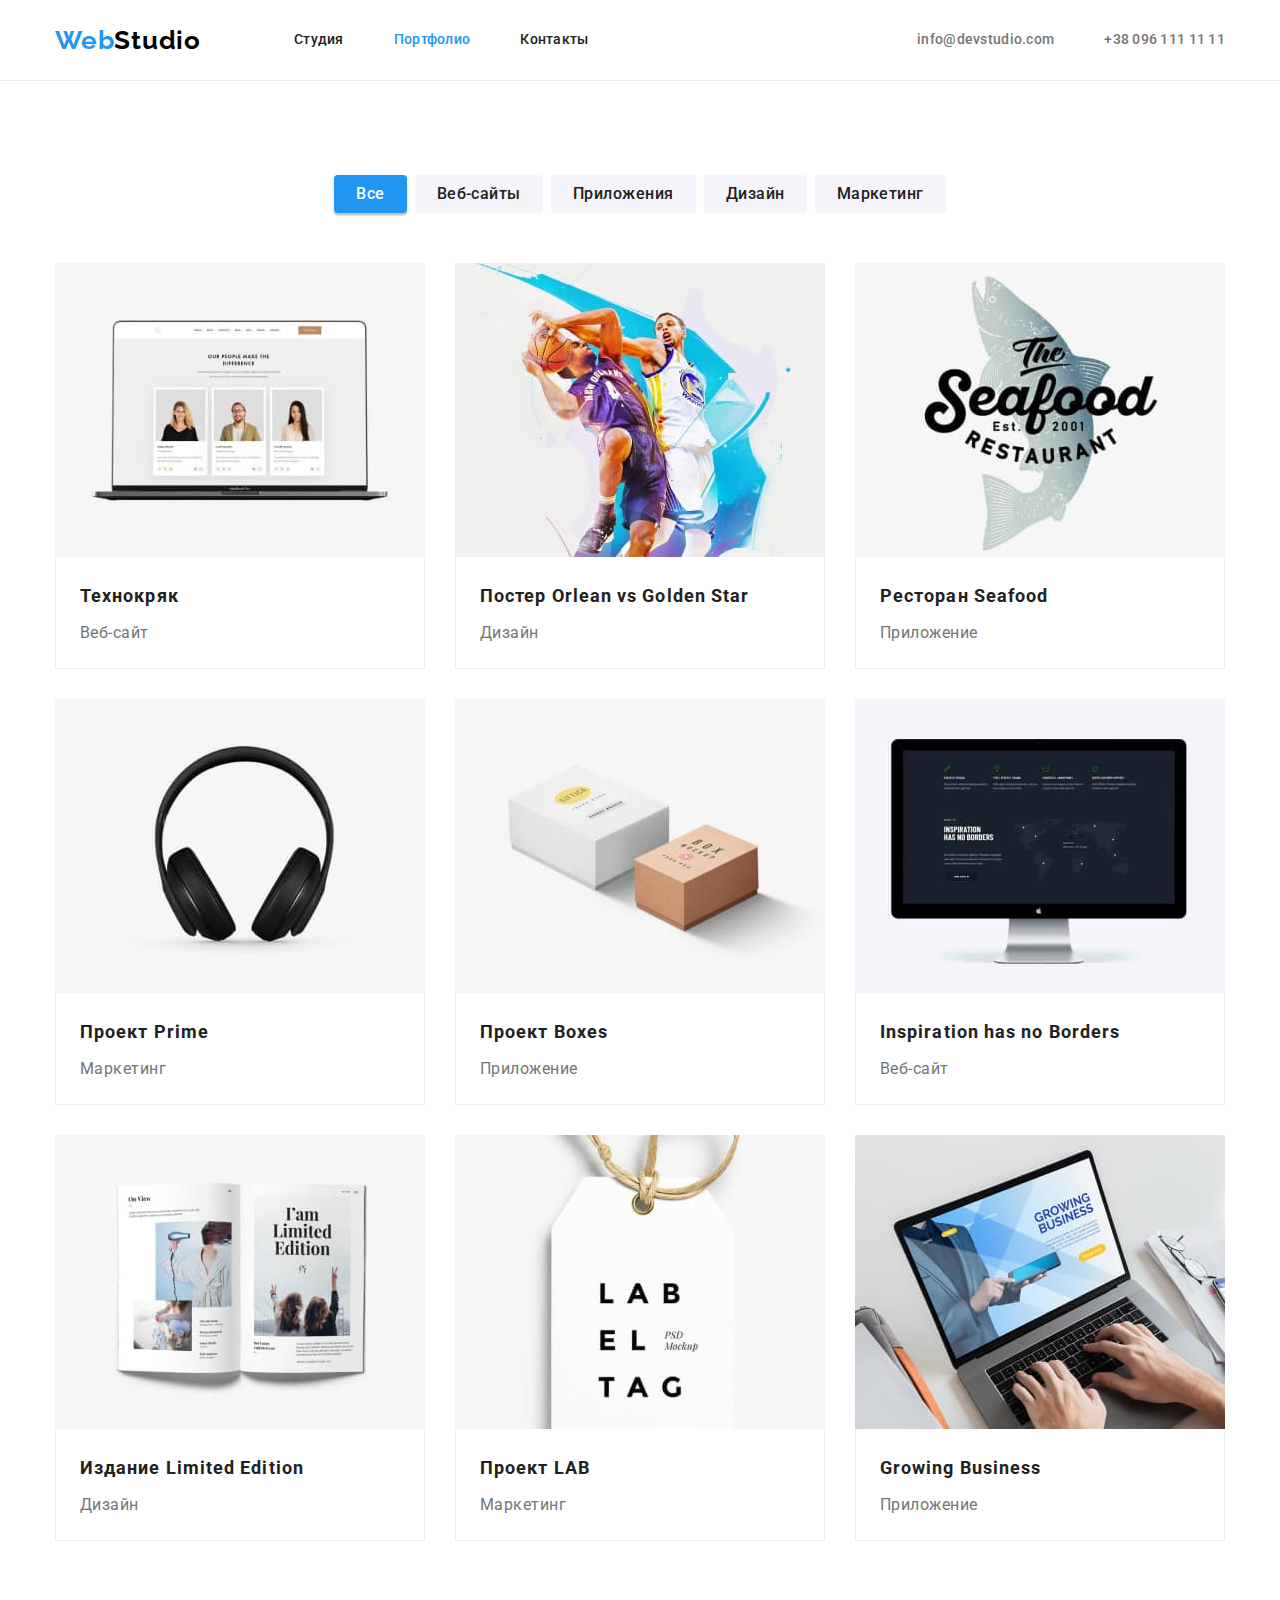
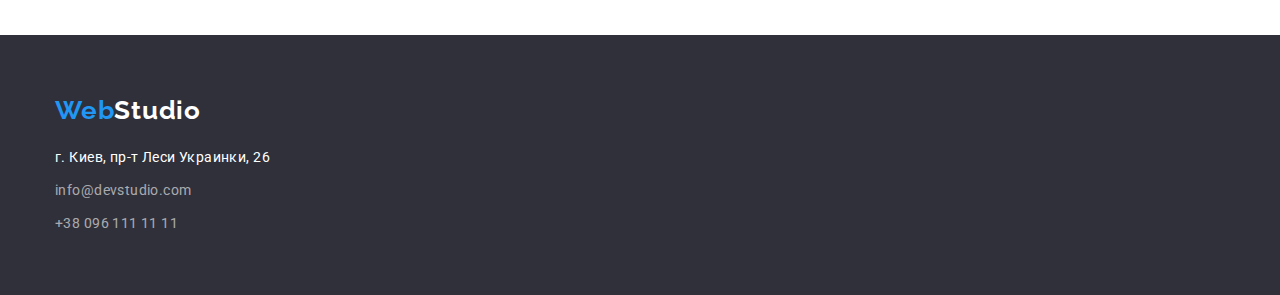
==== portfolio.html @ 020f111e "Добавляет файлы из ДЗ 3" ====
<!DOCTYPE html>
<html lang="ru">
  <head>
    <meta charset="UTF-8" />
    <meta http-equiv="X-UA-Compatible" content="IE=edge" />
    <meta name="viewport" content="width=device-width, initial-scale=1.0" />

    <title>Портфолио</title>
    <link
      href="https://fonts.googleapis.com/css2?family=Raleway:wght@700&family=Roboto:wght@400;500;700;900&display=swap"
      rel="stylesheet"
    />
    <link rel="stylesheet" href="./css/modern-normalize.css" />
    <link rel="stylesheet" href="./css/styles.css" />
  </head>
  <body>
    <header class="header">
      <!-- Навигация -->
      <div class="container nav">
        <nav class="nav">
          <!-- лого -->
          <a class="link logo" href="./index.html" lang="en">
            Web<span class="logo-nav">Studio</span>
          </a>

          <!-- ссылки -->
          <ul class="lists menu">
            <li class="menu-item">
              <a class="link nav-link" href="./index.html">Студия</a>
            </li>
            <li class="menu-item">
              <a class="link nav-link current" href="./portfolio.html"
                >Портфолио</a
              >
            </li>
            <li class="menu-item">
              <a class="link nav-link" href="">Контакты</a>
            </li>
          </ul>
        </nav>

        <!-- Почта и телефон -->
        <ul class="lists menu contacts">
          <li class="menu-item">
            <a
              class="link nav-link nav-contacts"
              href="mailto:info@devstudio.com"
              >info@devstudio.com</a
            >
          </li>
          <li class="menu-item">
            <a class="link nav-link nav-contacts" href="tel:+380961111111"
              >+38 096 111 11 11</a
            >
          </li>
        </ul>
      </div>
    </header>
    <main>
      <h1 class="hero-title headen">Наше портфолио</h1>
      <!-- Фильтр -->
      <section class="section">
        <div class="container">
          <ul class="lists filter">
            <li class="item">
              <button class="btn active" type="button">Все</button>
            </li>
            <li class="item">
              <button class="btn" type="button">Веб-сайты</button>
            </li>
            <li class="item">
              <button class="btn" type="button">Приложения</button>
            </li>
            <li class="item">
              <button class="btn" type="button">Дизайн</button>
            </li>
            <li class="item">
              <button class="btn" type="button">Маркетинг</button>
            </li>
          </ul>

          <!-- Карточки -->
          <ul class="lists menu">
            <li class="card-item">
              <div class="work-card">
                <a class="link" href="">
                  <img
                    class="images"
                    src="./images/project1-sq.jpg"
                    alt="Ноутбук с изображением карточек людей на экране"
                    width="370"
                    height="294"
                  />
                  <div class="card-body">
                    <h2 class="work-title">Технокряк</h2>
                    <p class="work-text">Веб-сайт</p>
                  </div>
                </a>
              </div>
            </li>
            <li class="card-item">
              <div class="work-card">
                <a class="link" href="">
                  <img
                    class="images"
                    src="./images/project2-sq.jpg"
                    alt="Баскетболисты в прыжке, один с мячом, второй в защите"
                    width="370"
                    height="294"
                  />
                  <div class="card-body">
                    <h2 class="work-title">
                      Постер <span lang="en">Orlean vs Golden Star</span>
                    </h2>
                    <p class="work-text">Дизайн</p>
                  </div>
                </a>
              </div>
            </li>
            <li class="card-item">
              <div class="work-card">
                <a class="link" href="">
                  <img
                    class="images"
                    src="./images/project3-sq.jpg"
                    alt="На фоне рыбы надпись The seafood restaurant"
                    width="370"
                    height="294"
                  />
                  <div class="card-body">
                    <h2 class="work-title">
                      Ресторан <span lang="en">Seafood</span>
                    </h2>
                    <p class="work-text">Приложение</p>
                  </div>
                </a>
              </div>
            </li>
            <li class="card-item">
              <div class="work-card">
                <a class="link" href="">
                  <img
                    class="images"
                    src="./images/project4-sq.jpg"
                    alt="Наушники"
                    width="370"
                    height="294"
                  />
                  <div class="card-body">
                    <h2 class="work-title">
                      Проект <span lang="en">Prime</span>
                    </h2>
                    <p class="work-text">Маркетинг</p>
                  </div>
                </a>
              </div>
            </li>
            <li class="card-item">
              <div class="work-card">
                <a class="link" href="">
                  <img
                    class="images"
                    src="./images/project5-sq.jpg"
                    alt="Коробки белая и картонного цвета с надписями сверху"
                    width="370"
                    height="294"
                  />
                  <div class="card-body">
                    <h2 class="work-title">
                      Проект <span lang="en">Boxes</span>
                    </h2>
                    <p class="work-text">Приложение</p>
                  </div>
                </a>
              </div>
            </li>
            <li class="card-item">
              <div class="work-card">
                <a class="link" href="">
                  <img
                    class="images"
                    src="./images/project6-sq.jpg"
                    alt="Монитор"
                    width="370"
                    height="294"
                  />
                  <div class="card-body">
                    <h2 class="work-title" lang="en">
                      Inspiration has no Borders
                    </h2>
                    <p class="work-text">Веб-сайт</p>
                  </div>
                </a>
              </div>
            </li>
            <li class="card-item">
              <div class="work-card">
                <a class="link" href="">
                  <img
                    class="images"
                    src="./images/project7-sq.jpg"
                    alt="Книга в развернутом виде"
                    width="370"
                    height="294"
                  />
                  <div class="card-body">
                    <h2 class="work-title">
                      Издание <span lang="en">Limited Edition</span>
                    </h2>
                    <p class="work-text">Дизайн</p>
                  </div>
                </a>
              </div>
            </li>
            <li class="card-item">
              <div class="work-card">
                <a class="link" href="">
                  <img
                    class="images"
                    src="./images/project8-sq.jpg"
                    alt="Бирка с надписью: Lab El Tag"
                    width="370"
                    height="294"
                  />
                  <div class="card-body">
                    <h2 class="work-title">
                      Проект <span lang="en">LAB</span>
                    </h2>
                    <p class="work-text">Маркетинг</p>
                  </div>
                </a>
              </div>
            </li>
            <li class="card-item">
              <div class="work-card">
                <a class="link" href="">
                  <img
                    class="images"
                    src="./images/project9-sq.jpg"
                    alt="Руки на открытом ноутбуке. Картинка на экране ноутбука с надписью: Growing Business"
                    width="370"
                    height="294"
                  />
                  <div class="card-body">
                    <h2 class="work-title" lang="en">Growing Business</h2>
                    <p class="work-text">Приложение</p>
                  </div>
                </a>
              </div>
            </li>
          </ul>
        </div>
      </section>
    </main>
    <footer class="footer">
      <div class="container">
        <!-- Лого -->
        <a class="link logo" href="./index.html" lang="en">
          Web<span class="logo-footer">Studio</span>
        </a>

        <!-- адрес -->
        <address>
          <p class="text footer-text">г. Киев, пр-т Леси Украинки, 26</p>

          <!-- Почта и телефон -->
          <ul class="lists">
            <li class="footer-item">
              <a class="link footer-link" href="mailto:info@devstudio.com">
                info@devstudio.com
              </a>
            </li>
            <li class="footer-item">
              <a class="link footer-link" href="tel:+380961111111"
                >+38 096 111 11 11</a
              >
            </li>
          </ul>
        </address>
      </div>
    </footer>
  </body>
</html>
---- css/styles.css ----
:root {
  --current-text-color: #757575;
  --current-title-color: #212121;
  --current-white-color: #ffffff;
  --current-black-color: #000000;
  --accent-color: #2196f3;
  --hero-btn-accent-color: #188ce8;
  --secondary-bg-color: #f5f4fa;
  --footer-bg-color: #2f303a;
  --footer-link-color: rgba(255, 255, 255, 0.6);
  --line-color: #ececec;
  --border-color: #eeeeee;
}

body {
  font-family: Roboto, sans-serif;
  color: var(--current-text-color);
  background-color: var(--current-white-color);
}

.container {
  width: 1200px;
  padding: 0 15px;
  margin: 0 auto;
}

.section {
  padding-top: 94px;
  padding-bottom: 94px;

  text-align: center;
}

.images {
  display: block;
}

.section-nopaddingtop {
  padding-top: 0;
}

/* Ссылки */
.link {
  text-decoration: none;
}

.lists {
  margin-top: 0;
  margin-bottom: 0;
  padding: 0;
  list-style: none;
}
.header {
  border-bottom: 1px solid var(--line-color);
}

/* Навигация */
.container.nav {
  min-height: 80px;
}

.nav,
.menu {
  display: flex;
  align-items: center;
  flex-wrap: wrap;
}

.container.nav > .nav {
  margin-right: auto;
}

.menu-item > .link {
  display: block;
  padding-top: 32px;
  padding-bottom: 32px;
}

.menu > .menu-item:not(:last-child) {
  margin-right: 50px;
}

.menu > .card-item:not(:nth-child(3n)) {
  margin-right: 30px;
}

.work-card .card-body {
  border: 1px solid var(--border-color);
  border-top: 1px solid transparent;
  padding: 20px 24px;
}

.menu > .card-item:not(:nth-last-child(-n + 3)) {
  margin-bottom: 30px;
}

.nav-link {
  color: var(--current-title-color);

  font-weight: 500;
  font-size: 14px;
  line-height: 1.14;
  letter-spacing: 0.02em;
}

.nav-contacts {
  color: var(--current-text-color);
}

.nav-link:hover,
.nav-link:focus,
.footer-link:hover,
.footer-link:focus,
.current {
  color: var(--accent-color);
}

/* Лого */
.logo {
  display: block;
  margin-right: 93px;
  padding-top: 24px;
  padding-bottom: 24px;

  color: var(--accent-color);
  font-family: Raleway, sans-serif;
  font-weight: 700;
  font-size: 26px;
  line-height: 1.19;
  letter-spacing: 0.03em;
}

.logo-nav {
  color: var(--current-black-color);
}

.logo-footer {
  color: var(--current-white-color);
}

/* Hero */

.hero {
  background-color: #2f303a;
}

.hero-title {
  width: 696px;
  margin: 0 auto 30px;
  padding: 0;

  color: var(--current-white-color);
  font-weight: 900;
  font-size: 44px;
  line-height: 1.36;
  letter-spacing: 0.06em;
  text-transform: uppercase;
}

.section.hero {
  padding-top: 200px;
  padding-bottom: 200px;
  border: 1px solid transparent;
}

/* Кнопки */
.btn {
  cursor: pointer;
  min-height: 38px;

  padding-left: 22px;
  padding-right: 22px;

  font-family: inherit;
  font-style: inherit;
  font-weight: 500;
  font-size: 16px;
  line-height: 1.62;
  letter-spacing: 0.03em;

  color: var(--current-title-color);
  background-color: var(--secondary-bg-color);

  border: 0;
  border-radius: 4px;
}

.btn:hover,
.btn:focus,
.active {
  color: var(--current-white-color);
  background-color: var(--accent-color);
  box-shadow: 0px 3px 1px rgba(0, 0, 0, 0.1), 0px 1px 2px rgba(0, 0, 0, 0.08),
    0px 2px 2px rgba(0, 0, 0, 0.12);
}

.btn.hero {
  width: 200px;
  height: 50px;

  color: var(--current-white-color);
  background-color: var(--accent-color);

  font-weight: 700;
  line-height: 1.87;
  letter-spacing: 0.06em;

  box-shadow: 0px 4px 4px rgba(0, 0, 0, 0.15);
}

.btn.hero:focus,
.btn.hero:hover {
  background-color: var(--hero-btn-accent-color);
}

/* Заголовки */
.heading {
  margin: 0 0 50px 0;
  font-weight: 700;
  font-size: 36px;
  line-height: 1.17;
  letter-spacing: 0.03em;

  color: var(--current-title-color);
}

.title-features {
  margin: 0 0 10px 0;

  color: var(--current-title-color);

  font-size: 14px;
  line-height: 1.14;
  letter-spacing: 0.03em;
  text-transform: uppercase;
}

/* Основной текст */

.text {
  margin: 0;
  padding: 0;

  font-size: 14px;
  line-height: 1.71;
  letter-spacing: 0.03em;

  color: var(--current-text-color);
}

.feature,
.items,
.filter {
  display: flex;
  align-items: center;
  text-align: left;
}

.items {
  text-align: center;
}

.feature > .item {
  width: 270px;
}

.feature > .item:not(:last-child),
.items > .item:not(:last-child) {
  margin-right: 30px;
}

.filter {
  justify-content: center;
  margin-bottom: 50px;
}

.filter > .item:not(:last-child) {
  margin-right: 8px;
}

/* Карточки */

.card {
  box-shadow: 0px 1px 3px rgba(0, 0, 0, 0.12), 0px 1px 1px rgba(0, 0, 0, 0.14),
    0px 2px 1px rgba(0, 0, 0, 0.2);
  border-radius: 0px 0px 4px 4px;
}

.team-cards {
  background-color: var(--secondary-bg-color);
}

.card-body {
  padding-top: 30px;
  padding-bottom: 30px;
}

.cards-title {
  margin: 0 0 10px 0;

  color: var(--current-title-color);

  font-weight: 500;
  font-size: 16px;
  line-height: 1.19;
  letter-spacing: 0.03em;
}

.cards-text {
  margin: 0;
  padding: 0;
  line-height: 1.19;
  letter-spacing: 0.03em;
}

/* Портфолио заголовки карточек */
.work-title {
  margin: 0 0 4px 0;

  color: var(--current-title-color);

  text-align: left;
  font-weight: 700;
  font-size: 18px;
  line-height: 2;
  letter-spacing: 0.06em;
}

.work-text {
  margin: 0;

  color: var(--current-text-color);
  line-height: 1.87;
  letter-spacing: 0.03em;
  text-align: left;
}

/* Footer */
.footer {
  padding: 60px 0;
  background-color: var(--footer-bg-color);
}

.footer-text {
  color: var(--current-white-color);

  padding: 0;
  margin-bottom: 9px;

  font-style: normal;
  font-size: 14px;
  line-height: 1.71;
}

.footer-link {
  font-style: normal;
  font-size: 14px;
  line-height: 1.71;
  letter-spacing: 0.03em;
  color: var(--footer-link-color);
}

/* Прячем заголовоки */
.headen {
  position: absolute;
  width: 1px;
  height: 1px;
  margin: -1px;
  border: 0;
  padding: 0;
  clip: rect(0 0 0 0);
  overflow: hidden;
}

.container > .link.logo {
  width: 145px;
  padding: 0;
  margin: 0 0 20px 0;
}

.footer-item:not(:last-child) {
  margin-bottom: 9px;
}
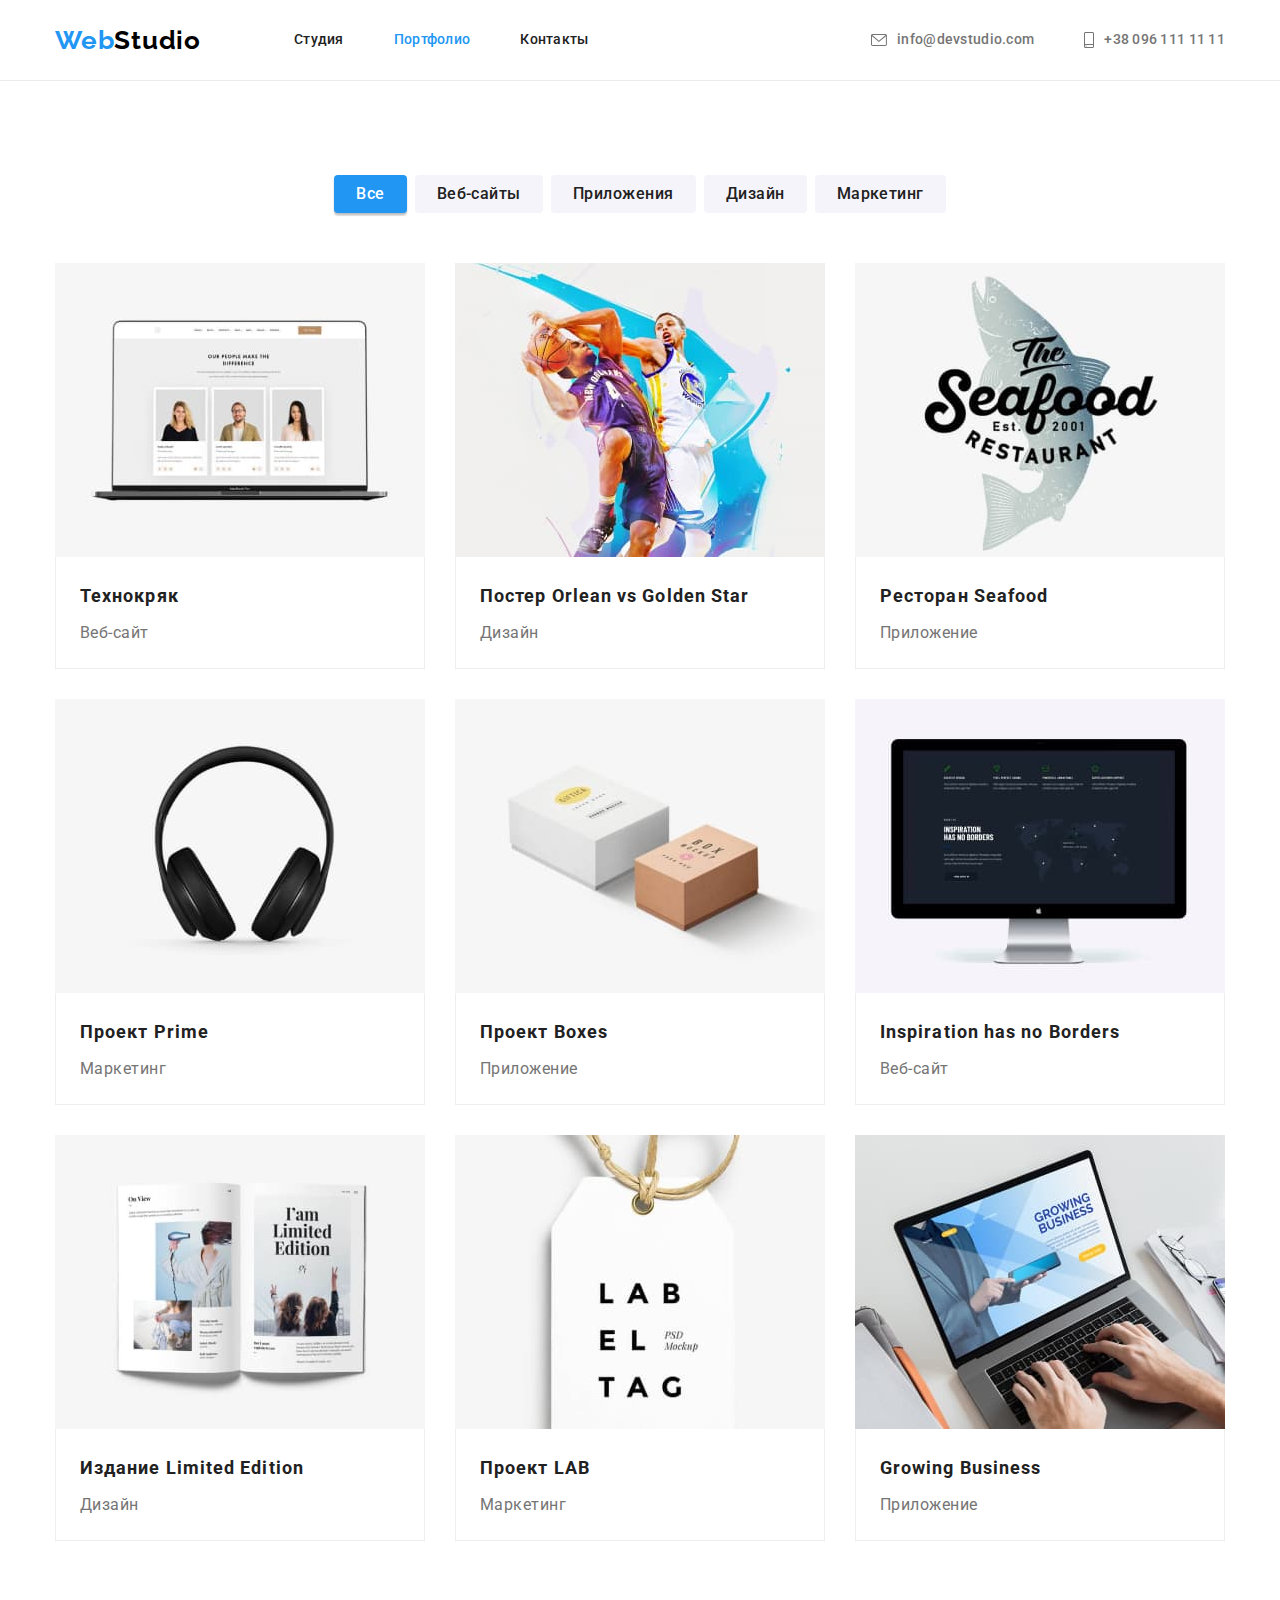
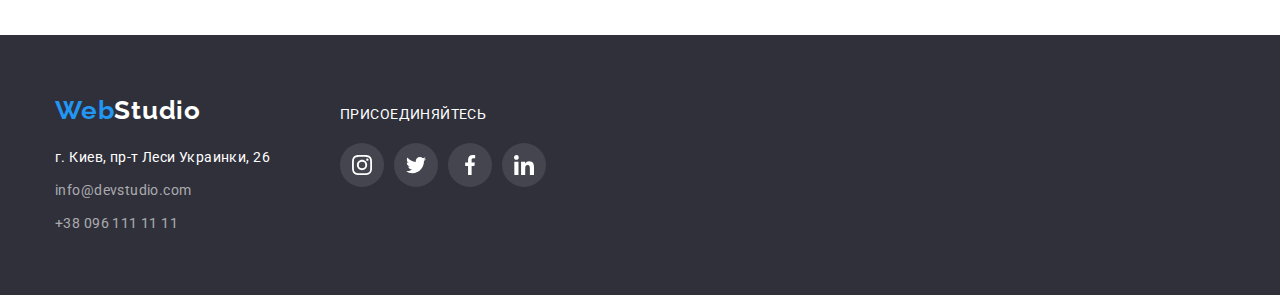
==== commit 65469dbb: "Добавляет исправления" ====
--- a/portfolio.html
+++ b/portfolio.html
@@ -40,17 +40,24 @@
         </nav>
 
         <!-- Почта и телефон -->
-        <ul class="lists menu contacts">
+        <ul class="lists menu">
           <li class="menu-item">
             <a
               class="link nav-link nav-contacts"
               href="mailto:info@devstudio.com"
-              >info@devstudio.com</a
+            >
+              <svg class="envelope">
+                <use href="./images/symbol-defs.svg#envelope"></use>
+              </svg>
+              info@devstudio.com</a
             >
           </li>
           <li class="menu-item">
-            <a class="link nav-link nav-contacts" href="tel:+380961111111"
-              >+38 096 111 11 11</a
+            <a class="link nav-link nav-contacts" href="tel:+380961111111">
+              <svg class="smartphone">
+                <use href="./images/symbol-defs.svg#smartphone"></use>
+              </svg>
+              +38 096 111 11 11</a
             >
           </li>
         </ul>
@@ -254,29 +261,64 @@
     </main>
     <footer class="footer">
       <div class="container">
-        <!-- Лого -->
-        <a class="link logo" href="./index.html" lang="en">
-          Web<span class="logo-footer">Studio</span>
-        </a>
-
-        <!-- адрес -->
-        <address>
-          <p class="text footer-text">г. Киев, пр-т Леси Украинки, 26</p>
-
-          <!-- Почта и телефон -->
-          <ul class="lists">
-            <li class="footer-item">
-              <a class="link footer-link" href="mailto:info@devstudio.com">
-                info@devstudio.com
+        <div class="footer-nav">
+          <!-- Лого -->
+          <a class="link logo" href="./index.html" lang="en">
+            Web<span class="logo-footer">Studio</span>
+          </a>
+
+          <!-- адрес -->
+          <address>
+            <p class="text footer-text">г. Киев, пр-т Леси Украинки, 26</p>
+
+            <!-- Почта и телефон -->
+            <ul class="lists">
+              <li class="footer-item">
+                <a class="link footer-link" href="mailto:info@devstudio.com">
+                  info@devstudio.com
+                </a>
+              </li>
+              <li class="footer-item">
+                <a class="link footer-link" href="tel:+380961111111"
+                  >+38 096 111 11 11</a
+                >
+              </li>
+            </ul>
+          </address>
+        </div>
+        <div class="footer-social">
+          <p class="text">Присоединяйтесь</p>
+          <ul class="lists social">
+            <li class="social-list">
+              <a class="social-item" href="">
+                <svg class="social-icon">
+                  <use href="./images/symbol-defs.svg#instagram"></use>
+                </svg>
               </a>
             </li>
-            <li class="footer-item">
-              <a class="link footer-link" href="tel:+380961111111"
-                >+38 096 111 11 11</a
-              >
+            <li class="social-list">
+              <a href="" class="social-item">
+                <svg class="social-icon">
+                  <use href="./images/symbol-defs.svg#twitter"></use>
+                </svg>
+              </a>
+            </li>
+            <li class="social-list">
+              <a href="" class="social-item">
+                <svg class="social-icon">
+                  <use href="./images/symbol-defs.svg#facebook"></use>
+                </svg>
+              </a>
+            </li>
+            <li class="social-list">
+              <a href="" class="social-item">
+                <svg class="social-icon">
+                  <use href="./images/symbol-defs.svg#linkedin"></use>
+                </svg>
+              </a>
             </li>
           </ul>
-        </address>
+        </div>
       </div>
     </footer>
   </body>
--- a/css/styles.css
+++ b/css/styles.css
@@ -10,6 +10,8 @@
   --footer-link-color: rgba(255, 255, 255, 0.6);
   --line-color: #ececec;
   --border-color: #eeeeee;
+  --social-unactive: #afb1b8;
+  --social-unactive-footer: rgba(255, 255, 255, 0.1);
 }
 
 body {
@@ -33,6 +35,8 @@
 
 .images {
   display: block;
+  max-width: 100%;
+  height: auto;
 }
 
 .section-nopaddingtop {
@@ -71,7 +75,8 @@
 }
 
 .menu-item > .link {
-  display: block;
+  display: flex;
+  align-items: center;
   padding-top: 32px;
   padding-bottom: 32px;
 }
@@ -88,6 +93,12 @@
   border: 1px solid var(--border-color);
   border-top: 1px solid transparent;
   padding: 20px 24px;
+}
+
+.menu > .card-item:hover,
+.menu > .card-item:focus {
+  box-shadow: 0px 1px 1px rgba(0, 0, 0, 0.12), 0px 4px 4px rgba(0, 0, 0, 0.06),
+    1px 4px 6px rgba(0, 0, 0, 0.16);
 }
 
 .menu > .card-item:not(:nth-last-child(-n + 3)) {
@@ -115,6 +126,23 @@
   color: var(--accent-color);
 }
 
+.envelope,
+.smartphone {
+  margin-right: 10px;
+
+  fill: currentColor;
+}
+
+.envelope {
+  width: 16px;
+  height: 12px;
+}
+
+.smartphone {
+  width: 10px;
+  height: 16px;
+}
+
 /* Лого */
 .logo {
   display: block;
@@ -141,7 +169,23 @@
 /* Hero */
 
 .hero {
-  background-color: #2f303a;
+  max-width: 1600px;
+  min-height: 600px;
+  margin-right: auto;
+  margin-left: auto;
+  padding-top: 200px;
+  padding-bottom: 200px;
+
+  background-color: var(--hero-bgcolor);
+  background-image: linear-gradient(
+      to right,
+      rgba(47, 48, 58, 0.4),
+      rgba(47, 48, 58, 0.4)
+    ),
+    url('../images/hero-img-sq.jpg');
+  background-repeat: no-repeat;
+  background-position: center;
+  background-size: cover;
 }
 
 .hero-title {
@@ -194,7 +238,7 @@
     0px 2px 2px rgba(0, 0, 0, 0.12);
 }
 
-.btn.hero {
+.btn-hero {
   width: 200px;
   height: 50px;
 
@@ -208,20 +252,21 @@
   box-shadow: 0px 4px 4px rgba(0, 0, 0, 0.15);
 }
 
-.btn.hero:focus,
-.btn.hero:hover {
+.btn-hero:focus,
+.btn-hero:hover {
   background-color: var(--hero-btn-accent-color);
 }
 
 /* Заголовки */
 .heading {
   margin: 0 0 50px 0;
+
+  color: var(--current-title-color);
+
   font-weight: 700;
   font-size: 36px;
   line-height: 1.17;
   letter-spacing: 0.03em;
-
-  color: var(--current-title-color);
 }
 
 .title-features {
@@ -269,6 +314,29 @@
   margin-right: 30px;
 }
 
+.thumb {
+  width: 100%;
+  min-height: 120px;
+  border-radius: 4px;
+
+  margin-bottom: 30px;
+  padding-top: 25px;
+  padding-bottom: 25px;
+
+  background-color: var(--secondary-bg-color);
+}
+
+.antenna,
+.clock,
+.diagram,
+.astronaut {
+  display: block;
+  margin-left: auto;
+  margin-right: auto;
+  width: 70px;
+  height: 70px;
+}
+
 .filter {
   justify-content: center;
   margin-bottom: 50px;
@@ -281,6 +349,7 @@
 /* Карточки */
 
 .card {
+  background-color: var(--current-white-color);
   box-shadow: 0px 1px 3px rgba(0, 0, 0, 0.12), 0px 1px 1px rgba(0, 0, 0, 0.14),
     0px 2px 1px rgba(0, 0, 0, 0.2);
   border-radius: 0px 0px 4px 4px;
@@ -307,10 +376,62 @@
 }
 
 .cards-text {
-  margin: 0;
+  margin: 0 0 16px 0;
   padding: 0;
   line-height: 1.19;
   letter-spacing: 0.03em;
+}
+
+.social,
+.clients {
+  display: flex;
+  justify-content: center;
+}
+
+.social-item {
+  display: flex;
+  justify-content: center;
+  align-items: center;
+
+  width: 44px;
+  height: 44px;
+  border-radius: 50%;
+
+  color: var(--social-unactive);
+}
+
+.social-icon {
+  width: 20px;
+  height: 20px;
+  fill: currentColor;
+}
+
+.clients-item {
+  display: flex;
+  justify-content: center;
+  align-items: center;
+  width: 170px;
+  height: 92px;
+
+  border: 1px solid var(--social-unactive);
+  border-radius: 4px;
+
+  color: var(--social-unactive);
+}
+
+.clients-item:hover,
+.clients-item:focus {
+  color: var(--accent-color);
+}
+
+.clients > .clients-list:not(:last-child) {
+  margin-right: 30px;
+}
+
+.clients-icon {
+  width: 106px;
+  height: 60px;
+  fill: currentColor;
 }
 
 /* Портфолио заголовки карточек */
@@ -342,10 +463,10 @@
 }
 
 .footer-text {
-  color: var(--current-white-color);
-
   padding: 0;
   margin-bottom: 9px;
+
+  color: var(--current-white-color);
 
   font-style: normal;
   font-size: 14px;
@@ -372,12 +493,45 @@
   overflow: hidden;
 }
 
-.container > .link.logo {
-  width: 145px;
+.footer-nav > .link.logo {
   padding: 0;
   margin: 0 0 20px 0;
+}
+
+.footer-nav {
+  margin-right: 70px;
 }
 
 .footer-item:not(:last-child) {
   margin-bottom: 9px;
 }
+
+.footer > .container {
+  display: flex;
+}
+
+.footer-social {
+  padding-top: 12px;
+}
+
+.footer-social > .text {
+  margin-bottom: 20px;
+  color: var(--current-white-color);
+  line-height: 1.14;
+  text-transform: uppercase;
+}
+
+.footer-social .social-item {
+  color: var(--current-white-color);
+  background-color: var(--social-unactive-footer);
+}
+
+.social-item:hover,
+.social-item:focus {
+  color: var(--current-white-color);
+  background-color: var(--accent-color);
+}
+
+.social > .social-list:not(:last-child) {
+  margin-right: 10px;
+}
